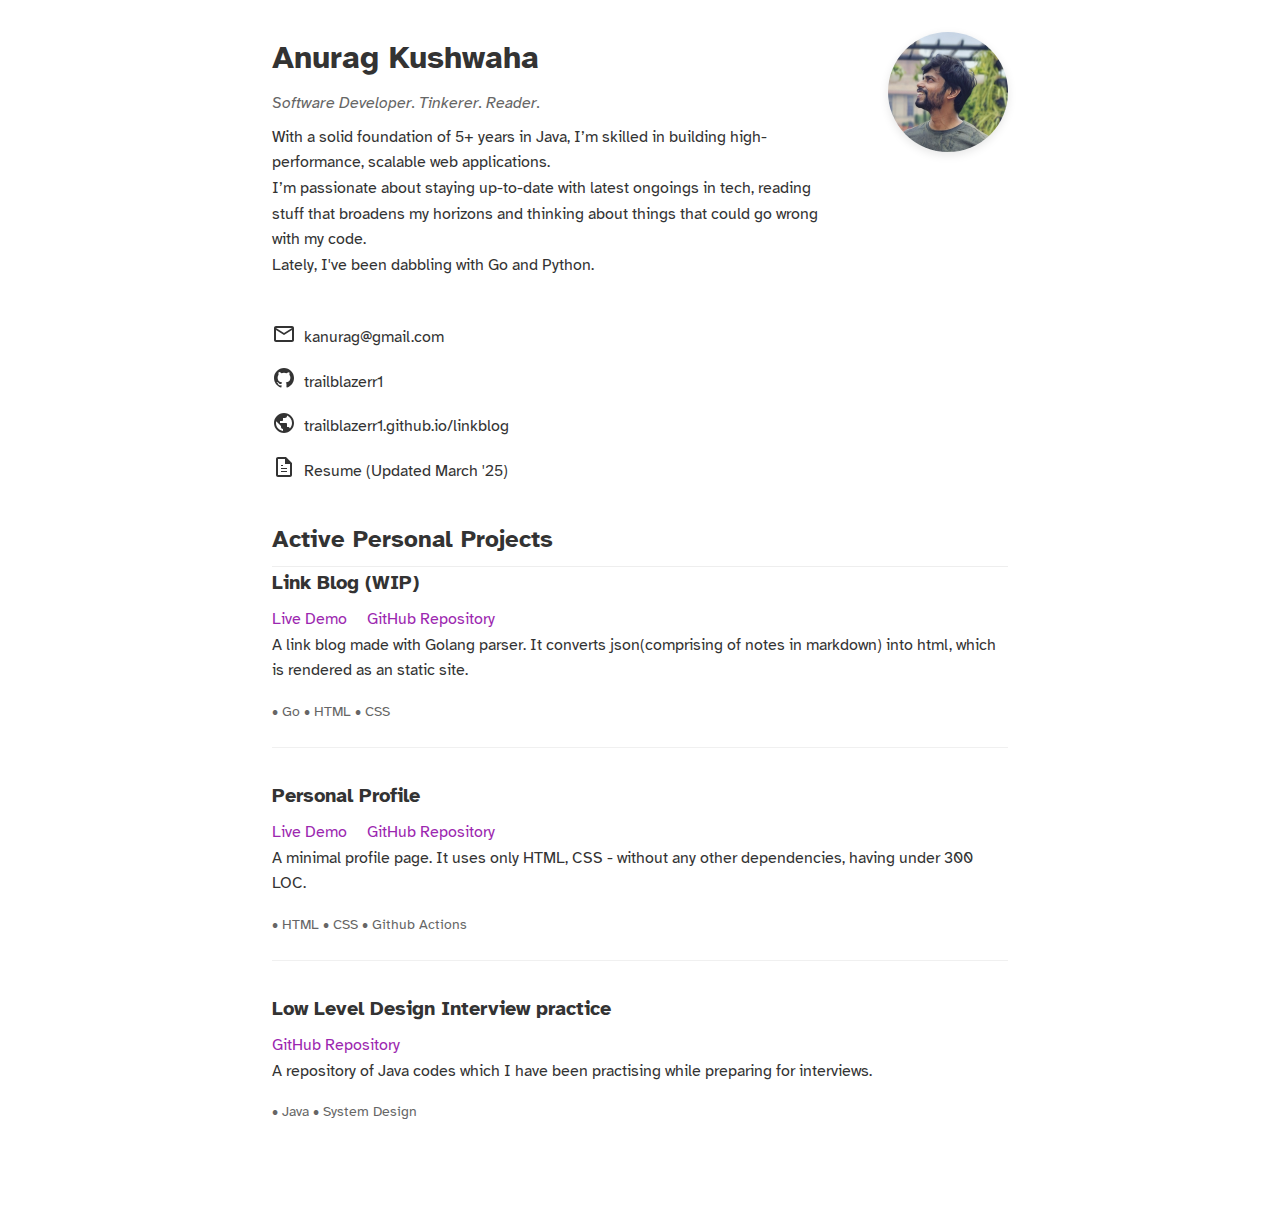
==== index.html @ ba59ce5a "Update project details." ====
<!DOCTYPE html>
<html lang="en">
<head>
    <meta charset="UTF-8">
    <meta name="viewport" content="width=device-width, initial-scale=1.0">
    <title>Anurag kushwaha - Personal Profile</title>
    <link rel="stylesheet" href="css/common.css">
    <link rel="stylesheet" href="css/profile.css">

        <!-- Custom font -->
    <link rel="preconnect" href="https://fonts.googleapis.com" />
    <link rel="preconnect" href="https://fonts.gstatic.com" crossorigin />
    <link
      href="https://fonts.googleapis.com/css2?family=Atkinson+Hyperlegible:ital,wght@0,400;0,700;1,400;1,700&display=swap"
      rel="stylesheet"
    />

    <link rel="icon" type="image/x-icon" href="staticFiles/a-favicon.svg">    
</head>
<body>
    <header class="profile-header">
        <div class="profile-info">
            <h1 class="profile-name">Anurag Kushwaha</h1>
            <p class="profile-tagline">Software Developer. Tinkerer. Reader.</p>
            <p class="profile-description">With a solid foundation of 5+ years in Java, I’m skilled in building high-performance, scalable web applications.<br> I’m passionate about staying up-to-date with latest ongoings in tech, reading stuff that broadens my horizons and thinking about things that could go wrong with my code. <br> 
            Lately, I've been dabbling with Go and Python.</p>

        </div>
        <div class="profile-avatar">
            <img src="staticFiles/profile_picture.jpg" alt="Anurag kushwaha">
        </div>
    </header>

    <!-- Contacts -->
    <section class="contact-links">
        <!-- Email -->
        <a href="mailto:kanurag@gmail.com" class="contact-link">
            <span class="icon">
                <svg viewBox="0 0 24 24" width="24" height="24">
                    <path fill="currentColor" d="M20 4H4c-1.1 0-2 .9-2 2v12c0 1.1.9 2 2 2h16c1.1 0 2-.9 2-2V6c0-1.1-.9-2-2-2zm0 14H4V8l8 5 8-5v10zm-8-7L4 6h16l-8 5z"/>
                </svg>
            </span>
            kanurag@gmail.com
        </a>
        
        <!-- GitHub -->
        <a href="https://github.com/trailblazerr1" class="contact-link">
            <span class="icon">
                <svg viewBox="0 0 24 24" width="24" height="24">
                    <path fill="currentColor" d="M12 2C6.477 2 2 6.477 2 12c0 4.42 2.865 8.166 6.839 9.489.5.092.682-.217.682-.482 0-.237-.008-.866-.013-1.7-2.782.603-3.369-1.342-3.369-1.342-.454-1.155-1.11-1.462-1.11-1.462-.908-.62.069-.608.069-.608 1.003.07 1.531 1.03 1.531 1.03.892 1.529 2.341 1.087 2.91.832.092-.647.35-1.088.636-1.338-2.22-.253-4.555-1.11-4.555-4.943 0-1.091.39-1.984 1.029-2.683-.103-.253-.446-1.272.098-2.65 0 0 .84-.27 2.75 1.026A9.564 9.564 0 0 1 12 6.844a9.59 9.59 0 0 1 2.504.337c1.909-1.296 2.747-1.027 2.747-1.027.546 1.379.202 2.398.1 2.651.64.699 1.028 1.592 1.028 2.683 0 3.841-2.337 4.687-4.565 4.935.359.309.678.919.678 1.852 0 1.336-.012 2.415-.012 2.743 0 .267.18.578.688.48C19.138 20.161 22 16.416 22 12c0-5.523-4.477-10-10-10z"/>
                </svg>
            </span>
            trailblazerr1
        </a>
        
        <!-- Blog -->
        <a href="https://trailblazerr1.github.io/linkblog" class="contact-link">
            <span class="icon">
                <svg viewBox="0 0 24 24" width="24" height="24">
                    <path fill="currentColor" d="M12 2C6.48 2 2 6.48 2 12s4.48 10 10 10 10-4.48 10-10S17.52 2 12 2zm-1 17.93c-3.95-.49-7-3.85-7-7.93 0-.62.08-1.21.21-1.79L9 15v1c0 1.1.9 2 2 2v1.93zm6.9-2.54c-.26-.81-1-1.39-1.9-1.39h-1v-3c0-.55-.45-1-1-1H8v-2h2c.55 0 1-.45 1-1V7h2c1.1 0 2-.9 2-2v-.41c2.93 1.19 5 4.06 5 7.41 0 2.08-.8 3.97-2.1 5.39z"/>
                </svg>
            </span>
            trailblazerr1.github.io/linkblog
        </a>
        
        <!-- Resume -->
        <a href="https://trailblazerr1.github.io/resume.pdf" class="contact-link">
            <span class="icon">
                <svg viewBox="0 0 24 24" width="24" height="24">
                    <path fill="currentColor" d="M14 2H6c-1.1 0-2 .9-2 2v16c0 1.1.9 2 2 2h12c1.1 0 2-.9 2-2V8l-6-6zm4 18H6V4h7v5h5v11zM9 13h6v1H9v-1zm0 3h6v1H9v-1zm0-6h2v1H9v-1z"/>
                </svg>
            </span>
            Resume (Updated March '25)
        </a>
    </section>


    <!-- Projects -->
    <section class="projects-section">
        <h2 class="section-title">Active Personal Projects</h2>
        
        <!-- Project 2 -->
        <div class="project-card">
            <h3 class="project-title">Link Blog (WIP)</h3>
            <div class="project-links">
                <a href="https://trailblazerr1.github.io/linkblog" class="project-link">Live Demo</a>
                <a href="https://github.com/Trailblazerr1/linkblog" class="project-link">GitHub Repository</a>
            </div>
            <p class="project-description">A link blog made with Golang parser. It converts json(comprising of notes in markdown) into html, which is rendered as an static site.</p>
            <p class="project-tech">• Go • HTML • CSS</p>
        </div>

        <!-- Project 1 -->
        <div class="project-card">
            <h3 class="project-title">Personal Profile</h3>
            <div class="project-links">
                <a href="https://trailblazerr1.github.io" class="project-link">Live Demo</a>
                <a href="https://github.com/Trailblazerr1/trailblazerr1.github.io" class="project-link">GitHub Repository</a>
            </div>
            <p class="project-description">A minimal profile page. It uses only HTML, CSS - without any other dependencies, having under 300 LOC. </p>
            <p class="project-tech">• HTML • CSS • Github Actions </p>
        </div>
        
        
        <!-- Project 3 -->
        <div class="project-card">
            <h3 class="project-title">Low Level Design Interview practice</h3>
            <div class="project-links">
                <a href="https://github.com/Trailblazerr1/Java-design-practise" class="project-link">GitHub Repository</a>
            </div>
            <p class="project-description">A repository of Java codes which I have been practising while preparing for interviews.</p>
            <p class="project-tech">• Java • System Design</p>
        </div>
    </section>
</body>
</html>
---- css/common.css ----
/* ==========================================================================
   common.css: Base Reset & Global Styles
   ========================================================================== */
* {
    /* Reset all elements to have no margin (space outside elements) */
    margin: 0;
    /* Reset all elements to have no padding (space inside elements) */
    padding: 0;
    /* Change how width and height are calculated to include padding and border */
    box-sizing: border-box;
}

body {
/*    font-family: -apple-system, BlinkMacSystemFont, 'Segoe UI', Roboto, Oxygen, Ubuntu, Cantarell, 'Open Sans', 'Helvetica Neue', sans-serif;*/
    font-family: "Atkinson Hyperlegible", ui-sans-serif, system-ui,-apple-system, 
        "Segoe UI", Roboto, Helvetica, Arial, sans-serif, "Apple Color Emoji", "Segoe UI Emoji";
    /* Set the line spacing to 1.6 times the font size for better readability */
    line-height: 1.6;
    /* Set the text color to a dark gray (#333) */
    color: #333;
    /* Limit the maximum width of the body to 800 pixels */
    max-width: 800px;
    /* Center the body horizontally by setting equal automatic margins on left and right */
    margin: 0 auto;
    /* Add 2rem (32px if base font size is 16px) of padding inside the body on all sides */
    padding: 2rem;
}

/* This media query applies styles when the screen width is 600px or less */
@media (max-width: 600px) {
    body {
        /* Reduce padding on smaller screens to 1rem to maximize content space */
        padding: 1rem;
    }
}
---- css/profile.css ----
/* ==========================================================================
   profile.css: Header Components
   ========================================================================== */


/* Profile header (used in personal profile page) */
.profile-header {
    /* Use flexbox layout for positioning child elements */
    display: flex;
    /* Align items to the top of the container */
    align-items: flex-start;
    /* Place items with space between them */
    justify-content: space-between;
    /* Add space below the profile header */
    margin-bottom: 2rem;
    /* Add space between profile info and avatar */
    gap: 2rem; 
}


.profile-info {
    /* Make the profile info take up 2/3 of the available space */
    flex: 2; 
}

.profile-name {
    /* Make the name text large */
    font-size: 2rem;
    /* Make the name text bold */
    font-weight: bold;
    /* Add space below the name */
    margin-bottom: 0.5rem;
}

.profile-tagline {
    /* Make the tagline text italic */
    font-style: italic;
    /* Set the tagline color to a medium gray */
    color: #666;
    /* Add space below the tagline */
    margin-bottom: 0.5rem;
}

.profile-description {
    /* Add space below the profile description */
    margin-bottom: 0.7rem;
}

.profile-avatar {
    /* Prevent the avatar from growing or shrinking based on available space */
    flex: 0 0 auto; /* This is done to not make profile picture size odd */
    /* Set the avatar width to 120 pixels */
    width: 120px;
    /* Set the avatar height to 120 pixels to maintain a square shape */
    height: 120px;
    /* Make the avatar circular by setting a 50% border radius */
    border-radius: 50%;
    /* Hide any parts of the image that extend beyond the circular border */
    overflow: hidden;
    /* Add space to the left of the avatar */
    margin-left: 2rem; /* Increased margin for better spacing */
    /* Add a subtle shadow to create depth */
    box-shadow: 0 3px 10px rgba(0, 0, 0, 0.1); 
}

.profile-avatar img {
    /* Make the image fill the entire width of its container */
    width: 100%;
    /* Make the image fill the entire height of its container */
    height: 100%;
    /* Ensure the image covers the entire container without distortion */
     /*The image keeps its aspect ratio and fills dimension. Image will be clipped to fit */
    object-fit: cover;
    /* Center the image within its container */
    object-position: center; 
}

/*For smaller screen*/
/* This media query applies styles when the screen width is 600px or less */
@media (max-width: 600px) {
    .profile-header {
        /* Stack elements vertically instead of horizontally on small screens */
        flex-direction: column-reverse;
        /* Center elements horizontally in their container on mobile */
        align-items: center; 
    }
    
    .profile-avatar {
        /* Remove the left margin that was used in the desktop layout */
        margin-left: 0;
        /* Add space below the avatar */
        margin-bottom: 1rem;
        /* Slightly smaller avatar size for mobile */
        width: 110px; /* Consistent aspect ratio */
        /* Keep height equal to width to maintain circle shape */
        height: 110px; /* Same as width to ensure circle */
    }
}


/* ==========================================================================
   Contacts
   ========================================================================== */


/* Contact links section */
.contact-links {
    /* Add space below the contact links section */
    margin-bottom: 2rem;
}

.contact-link {
    /* Use flexbox to arrange icon and text */
    display: flex;
    /* Center the icon and text vertically */
    align-items: center;
    /* Add space below each contact link */
    margin-bottom: 0.75rem;
    /* Remove underline from contact links */
    text-decoration: none;
    /* Set contact link text color to dark gray */
    color: #333;
}

.contact-link:hover {
    /* Add underline to contact links when hovered */
    text-decoration: underline;
}

.icon {
    /* Display icons as inline blocks so they maintain their dimensions */
    display: inline-block;
    /* Set a fixed width for all icons */
    width: 24px;
    /* Add space to the right of each icon */
    margin-right: 0.5rem;
    /* Center the icon horizontally in its container */
    text-align: center;
}

/* ==========================================================================
   Section Titles & Headings
   ========================================================================== */

.section-title {
    /* Add space below the section title text */
    padding-bottom: 0.5rem;
    /* Add a light gray border at the bottom of section titles */
    border-bottom: 1px solid #eee;
}


/* ==========================================================================
   Project Section
   ========================================================================== */

/* Category navigation */
.projects-section {
    /* Add significant space below the projects section */
    margin-bottom: 3rem;
}

.project-card {
    /* Add space below each project card */
    margin-bottom: 2rem;
    /* Add space inside the bottom of each project card */
    padding-bottom: 1.5rem;
    /* Add a light border at the bottom of each project card */
    border-bottom: 1px solid #f0f0f0;
}

.project-card:last-child {
    /* Remove the bottom border from the last project card to avoid visual duplication */
    border-bottom: none;
}

.project-title {
    /* Make project titles larger than regular text */
    font-size: 1.25rem;
    /* Add space below project titles */
    margin-bottom: 0.5rem;
    /* Set project title color to dark gray */
    color: #333;
}

.project-link {
    /* Remove underline from project links */
    text-decoration: none;
    /* Set project link color to purple to match the site's color scheme */
    color: #9c27b0;
    /* Display links as inline blocks to maintain proper spacing */
    display: inline-block;
    /* Add space to the right of each project link */
    margin-right: 1rem;
}

.project-link:hover {
    /* Add underline to project links when hovered */
    text-decoration: underline;
}

.project-description {
    /* Add space below project descriptions */
    margin-bottom: 1rem;
}

.project-tech {
    /* Make technology tags slightly smaller than regular text */
    font-size: 0.9rem;
    /* Set technology tag color to medium gray */
    color: #666;
}
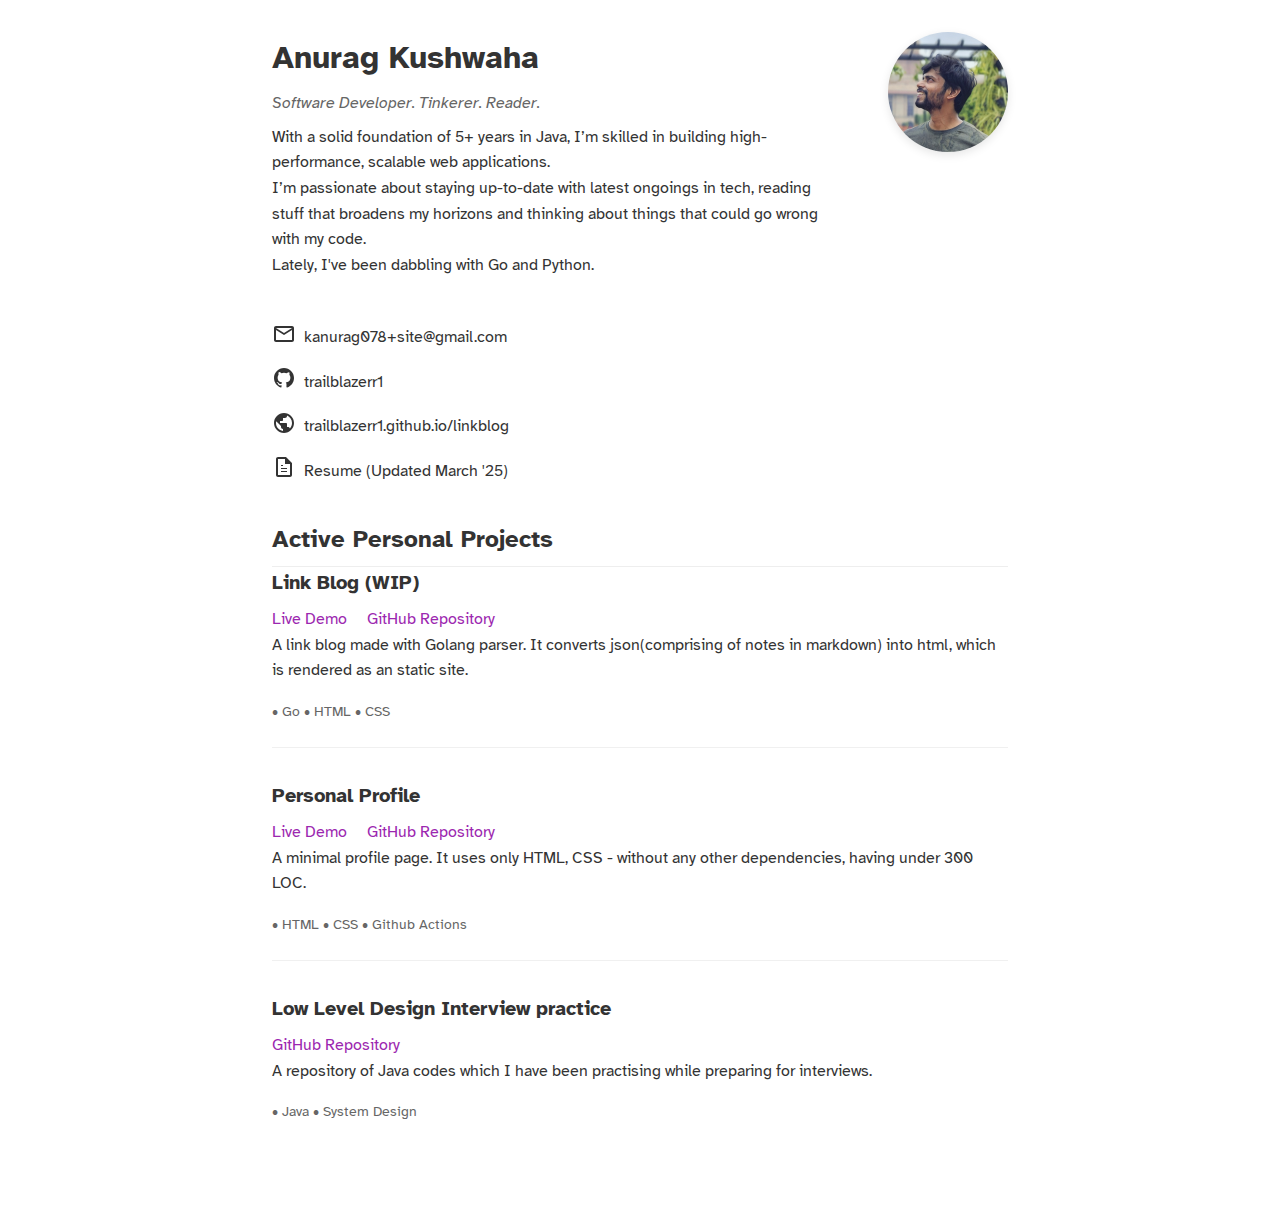
==== commit 902b2051: "Update email, again" ====
--- a/index.html
+++ b/index.html
@@ -34,13 +34,13 @@
     <!-- Contacts -->
     <section class="contact-links">
         <!-- Email -->
-        <a href="mailto:kanurag@gmail.com" class="contact-link">
+        <a href="mailto:kanurag078+site@gmail.com" class="contact-link">
             <span class="icon">
                 <svg viewBox="0 0 24 24" width="24" height="24">
                     <path fill="currentColor" d="M20 4H4c-1.1 0-2 .9-2 2v12c0 1.1.9 2 2 2h16c1.1 0 2-.9 2-2V6c0-1.1-.9-2-2-2zm0 14H4V8l8 5 8-5v10zm-8-7L4 6h16l-8 5z"/>
                 </svg>
             </span>
-            kanurag@gmail.com
+            kanurag078+site@gmail.com
         </a>
         
         <!-- GitHub -->
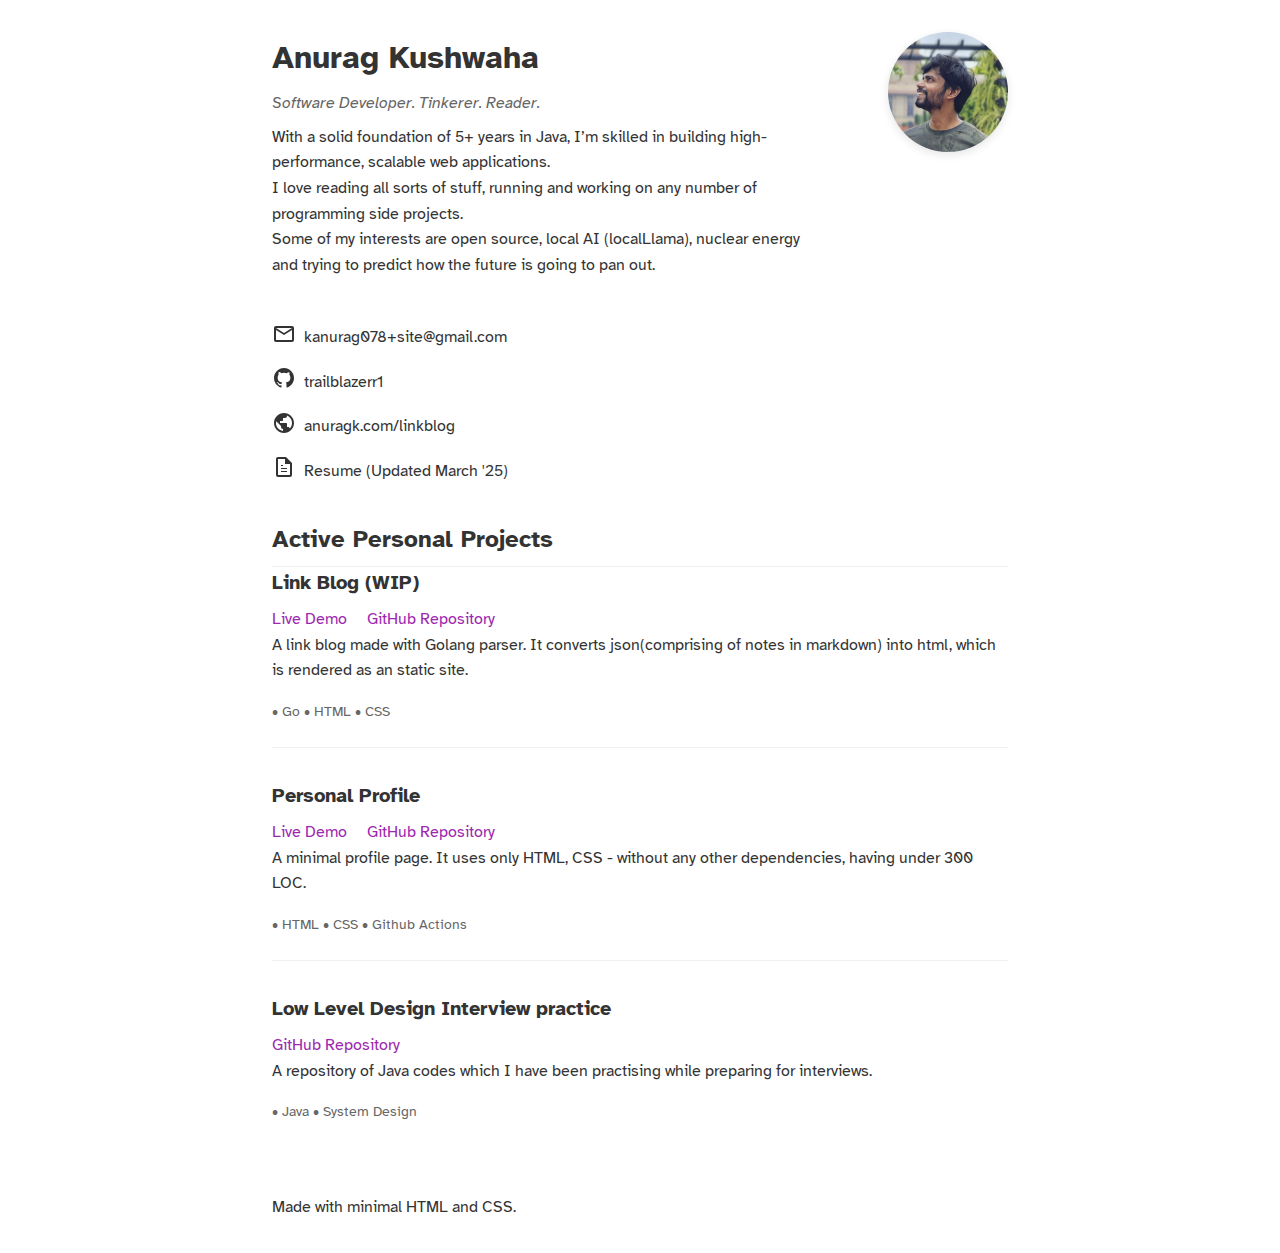
==== commit 7199aca1: "Update links and webstite content!" ====
--- a/index.html
+++ b/index.html
@@ -22,8 +22,8 @@
         <div class="profile-info">
             <h1 class="profile-name">Anurag Kushwaha</h1>
             <p class="profile-tagline">Software Developer. Tinkerer. Reader.</p>
-            <p class="profile-description">With a solid foundation of 5+ years in Java, I’m skilled in building high-performance, scalable web applications.<br> I’m passionate about staying up-to-date with latest ongoings in tech, reading stuff that broadens my horizons and thinking about things that could go wrong with my code. <br> 
-            Lately, I've been dabbling with Go and Python.</p>
+            <p class="profile-description">With a solid foundation of 5+ years in Java, I’m skilled in building high-performance, scalable web applications.<br> I love reading all sorts of stuff, running and working on any number of programming side projects.<br>
+            Some of my interests are open source, local AI (localLlama), nuclear energy and trying to predict how the future is going to pan out.</p>
 
         </div>
         <div class="profile-avatar">
@@ -54,17 +54,17 @@
         </a>
         
         <!-- Blog -->
-        <a href="https://trailblazerr1.github.io/linkblog" class="contact-link">
+        <a href="https://anuragk.com/linkblog" class="contact-link">
             <span class="icon">
                 <svg viewBox="0 0 24 24" width="24" height="24">
                     <path fill="currentColor" d="M12 2C6.48 2 2 6.48 2 12s4.48 10 10 10 10-4.48 10-10S17.52 2 12 2zm-1 17.93c-3.95-.49-7-3.85-7-7.93 0-.62.08-1.21.21-1.79L9 15v1c0 1.1.9 2 2 2v1.93zm6.9-2.54c-.26-.81-1-1.39-1.9-1.39h-1v-3c0-.55-.45-1-1-1H8v-2h2c.55 0 1-.45 1-1V7h2c1.1 0 2-.9 2-2v-.41c2.93 1.19 5 4.06 5 7.41 0 2.08-.8 3.97-2.1 5.39z"/>
                 </svg>
             </span>
-            trailblazerr1.github.io/linkblog
+            anuragk.com/linkblog
         </a>
         
         <!-- Resume -->
-        <a href="https://trailblazerr1.github.io/resume.pdf" class="contact-link">
+        <a href="https://anuragk.com/resume.pdf" class="contact-link">
             <span class="icon">
                 <svg viewBox="0 0 24 24" width="24" height="24">
                     <path fill="currentColor" d="M14 2H6c-1.1 0-2 .9-2 2v16c0 1.1.9 2 2 2h12c1.1 0 2-.9 2-2V8l-6-6zm4 18H6V4h7v5h5v11zM9 13h6v1H9v-1zm0 3h6v1H9v-1zm0-6h2v1H9v-1z"/>
@@ -83,7 +83,7 @@
         <div class="project-card">
             <h3 class="project-title">Link Blog (WIP)</h3>
             <div class="project-links">
-                <a href="https://trailblazerr1.github.io/linkblog" class="project-link">Live Demo</a>
+                <a href="https://anuragk.com/linkblog" class="project-link">Live Demo</a>
                 <a href="https://github.com/Trailblazerr1/linkblog" class="project-link">GitHub Repository</a>
             </div>
             <p class="project-description">A link blog made with Golang parser. It converts json(comprising of notes in markdown) into html, which is rendered as an static site.</p>
@@ -94,7 +94,7 @@
         <div class="project-card">
             <h3 class="project-title">Personal Profile</h3>
             <div class="project-links">
-                <a href="https://trailblazerr1.github.io" class="project-link">Live Demo</a>
+                <a href="https://anuragk.com" class="project-link">Live Demo</a>
                 <a href="https://github.com/Trailblazerr1/trailblazerr1.github.io" class="project-link">GitHub Repository</a>
             </div>
             <p class="project-description">A minimal profile page. It uses only HTML, CSS - without any other dependencies, having under 300 LOC. </p>
@@ -112,5 +112,10 @@
             <p class="project-tech">• Java • System Design</p>
         </div>
     </section>
+
+    <footer class="site-footer">
+        <p>Made with minimal HTML and CSS.</p>
+    </footer>
+
 </body>
 </html>
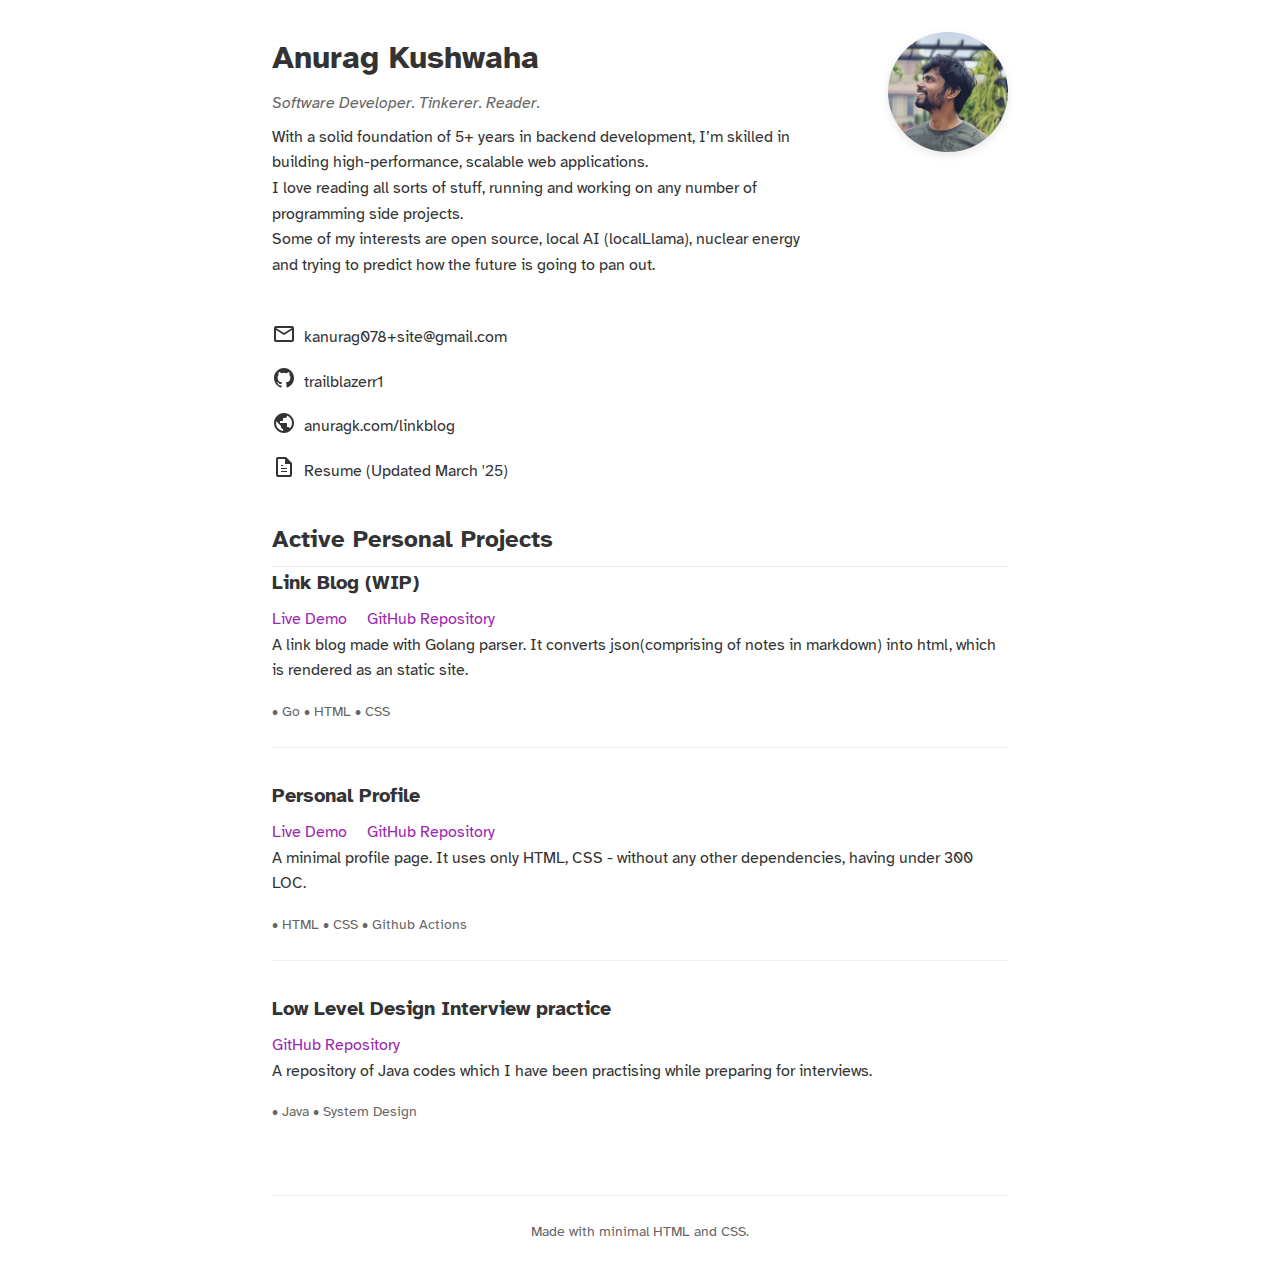
==== commit 2846e098: "Update profile bio" ====
--- a/index.html
+++ b/index.html
@@ -22,7 +22,7 @@
         <div class="profile-info">
             <h1 class="profile-name">Anurag Kushwaha</h1>
             <p class="profile-tagline">Software Developer. Tinkerer. Reader.</p>
-            <p class="profile-description">With a solid foundation of 5+ years in Java, I’m skilled in building high-performance, scalable web applications.<br> I love reading all sorts of stuff, running and working on any number of programming side projects.<br>
+            <p class="profile-description">With a solid foundation of 5+ years in backend development, I’m skilled in building high-performance, scalable web applications.<br> I love reading all sorts of stuff, running and working on any number of programming side projects.<br>
             Some of my interests are open source, local AI (localLlama), nuclear energy and trying to predict how the future is going to pan out.</p>
 
         </div>
--- a/css/common.css
+++ b/css/common.css
@@ -26,6 +26,17 @@
     padding: 2rem;
 }
 
+
+/* Footer styles */
+.site-footer {
+    margin-top: 3rem;
+    padding-top: 1.5rem;
+    border-top: 1px solid #f0f0f0;
+    color: #666;
+    font-size: 0.9rem;
+    text-align: center;
+}
+
 /* This media query applies styles when the screen width is 600px or less */
 @media (max-width: 600px) {
     body {
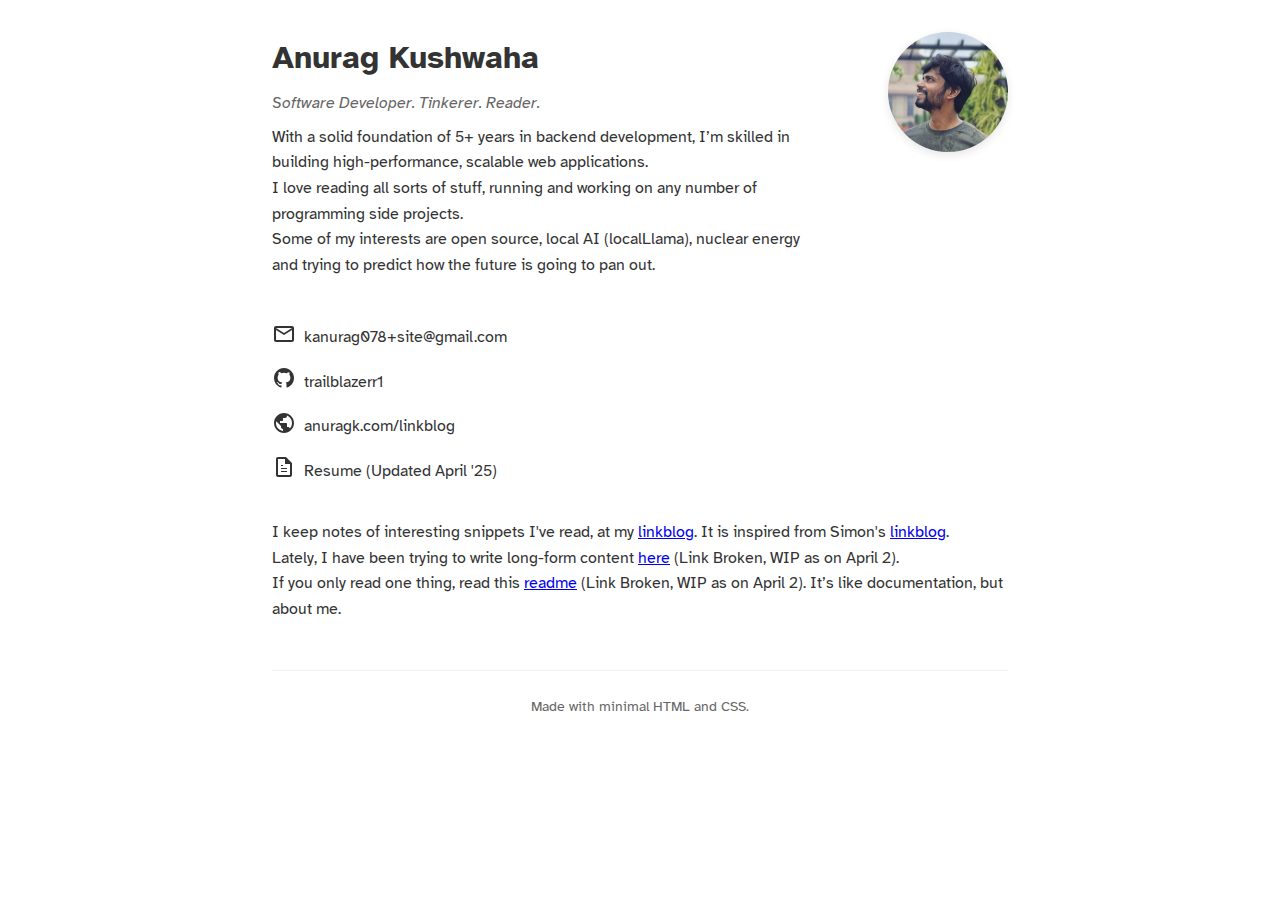
==== commit 8d3f2ff7: "Remove projects section. To fix blogs and readme page." ====
--- a/index.html
+++ b/index.html
@@ -70,47 +70,15 @@
                     <path fill="currentColor" d="M14 2H6c-1.1 0-2 .9-2 2v16c0 1.1.9 2 2 2h12c1.1 0 2-.9 2-2V8l-6-6zm4 18H6V4h7v5h5v11zM9 13h6v1H9v-1zm0 3h6v1H9v-1zm0-6h2v1H9v-1z"/>
                 </svg>
             </span>
-            Resume (Updated March '25)
+            Resume (Updated April '25)
         </a>
     </section>
 
 
-    <!-- Projects -->
-    <section class="projects-section">
-        <h2 class="section-title">Active Personal Projects</h2>
-        
-        <!-- Project 2 -->
-        <div class="project-card">
-            <h3 class="project-title">Link Blog (WIP)</h3>
-            <div class="project-links">
-                <a href="https://anuragk.com/linkblog" class="project-link">Live Demo</a>
-                <a href="https://github.com/Trailblazerr1/linkblog" class="project-link">GitHub Repository</a>
-            </div>
-            <p class="project-description">A link blog made with Golang parser. It converts json(comprising of notes in markdown) into html, which is rendered as an static site.</p>
-            <p class="project-tech">• Go • HTML • CSS</p>
-        </div>
-
-        <!-- Project 1 -->
-        <div class="project-card">
-            <h3 class="project-title">Personal Profile</h3>
-            <div class="project-links">
-                <a href="https://anuragk.com" class="project-link">Live Demo</a>
-                <a href="https://github.com/Trailblazerr1/trailblazerr1.github.io" class="project-link">GitHub Repository</a>
-            </div>
-            <p class="project-description">A minimal profile page. It uses only HTML, CSS - without any other dependencies, having under 300 LOC. </p>
-            <p class="project-tech">• HTML • CSS • Github Actions </p>
-        </div>
-        
-        
-        <!-- Project 3 -->
-        <div class="project-card">
-            <h3 class="project-title">Low Level Design Interview practice</h3>
-            <div class="project-links">
-                <a href="https://github.com/Trailblazerr1/Java-design-practise" class="project-link">GitHub Repository</a>
-            </div>
-            <p class="project-description">A repository of Java codes which I have been practising while preparing for interviews.</p>
-            <p class="project-tech">• Java • System Design</p>
-        </div>
+    <!-- About -->
+    <section class="about-section">
+            <p class="profile-description">I keep notes of interesting snippets I've read, at my <a href="/linkblog">linkblog</a>. It is inspired from Simon's <a href="simonwillison.net">linkblog</a>.<br> Lately, I have been trying to write long-form content <a href="blog">here</a> (Link Broken, WIP as on April 2).<br>
+                If you only read one thing, read this <a href="/readme">readme</a> (Link Broken, WIP as on April 2). It’s like documentation, but about me.</p>
     </section>
 
     <footer class="site-footer">
--- a/css/profile.css
+++ b/css/profile.css
@@ -151,62 +151,9 @@
 
 
 /* ==========================================================================
-   Project Section
+   About Section
    ========================================================================== */
 
-/* Category navigation */
-.projects-section {
-    /* Add significant space below the projects section */
+.about-section {
     margin-bottom: 3rem;
-}
-
-.project-card {
-    /* Add space below each project card */
-    margin-bottom: 2rem;
-    /* Add space inside the bottom of each project card */
-    padding-bottom: 1.5rem;
-    /* Add a light border at the bottom of each project card */
-    border-bottom: 1px solid #f0f0f0;
-}
-
-.project-card:last-child {
-    /* Remove the bottom border from the last project card to avoid visual duplication */
-    border-bottom: none;
-}
-
-.project-title {
-    /* Make project titles larger than regular text */
-    font-size: 1.25rem;
-    /* Add space below project titles */
-    margin-bottom: 0.5rem;
-    /* Set project title color to dark gray */
-    color: #333;
-}
-
-.project-link {
-    /* Remove underline from project links */
-    text-decoration: none;
-    /* Set project link color to purple to match the site's color scheme */
-    color: #9c27b0;
-    /* Display links as inline blocks to maintain proper spacing */
-    display: inline-block;
-    /* Add space to the right of each project link */
-    margin-right: 1rem;
-}
-
-.project-link:hover {
-    /* Add underline to project links when hovered */
-    text-decoration: underline;
-}
-
-.project-description {
-    /* Add space below project descriptions */
-    margin-bottom: 1rem;
-}
-
-.project-tech {
-    /* Make technology tags slightly smaller than regular text */
-    font-size: 0.9rem;
-    /* Set technology tag color to medium gray */
-    color: #666;
-}
+}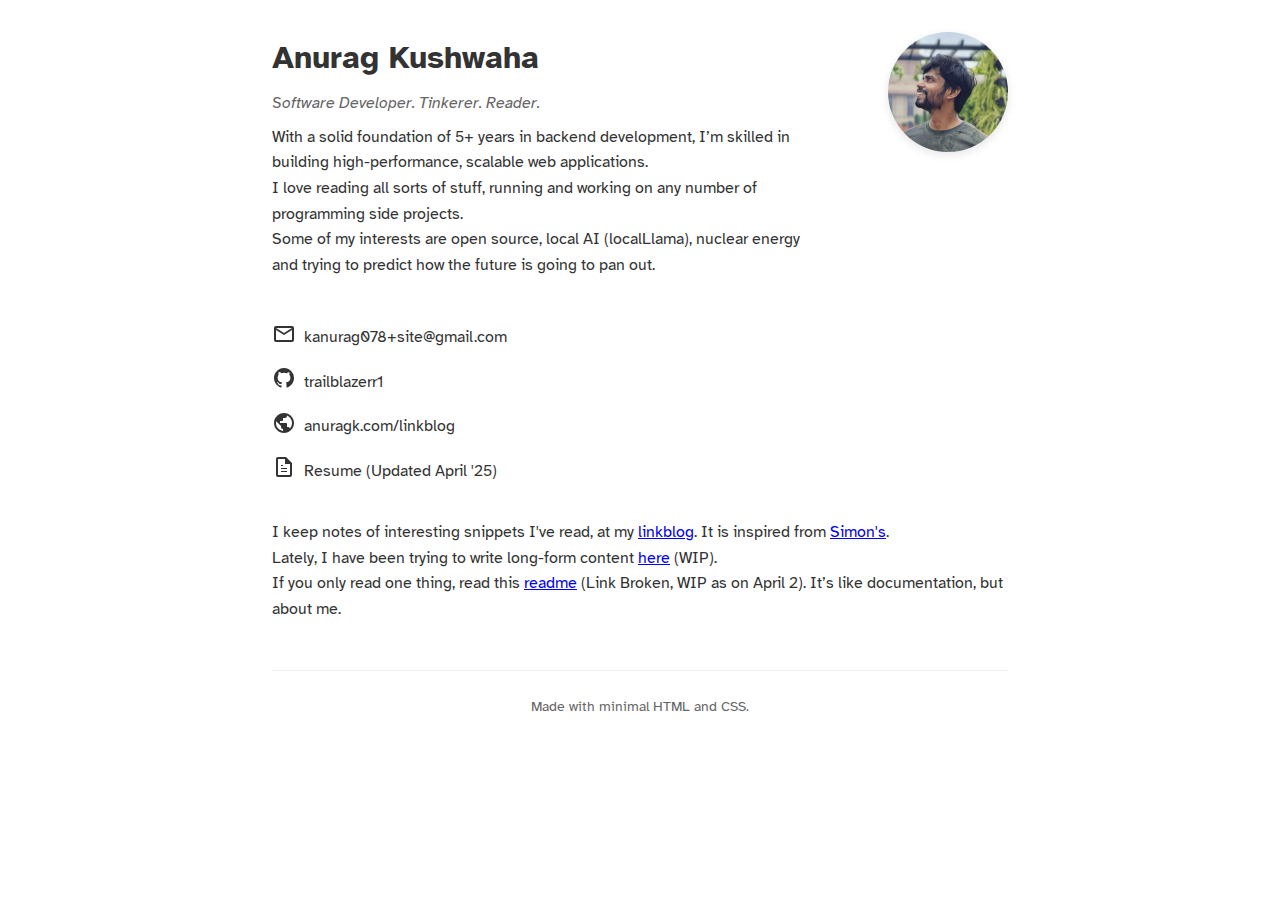
==== commit 569e7692: "Add todo list, and 'try-to-fix' links" ====
--- a/index.html
+++ b/index.html
@@ -77,7 +77,7 @@
 
     <!-- About -->
     <section class="about-section">
-            <p class="profile-description">I keep notes of interesting snippets I've read, at my <a href="/linkblog">linkblog</a>. It is inspired from Simon's <a href="simonwillison.net">linkblog</a>.<br> Lately, I have been trying to write long-form content <a href="blog">here</a> (Link Broken, WIP as on April 2).<br>
+            <p class="profile-description">I keep notes of interesting snippets I've read, at my <a href="/linkblog">linkblog</a>. It is inspired from  <a href="simonwillison.net">Simon's</a>.<br> Lately, I have been trying to write long-form content <a href="blog">here</a> (WIP).<br>
                 If you only read one thing, read this <a href="/readme">readme</a> (Link Broken, WIP as on April 2). It’s like documentation, but about me.</p>
     </section>
 
